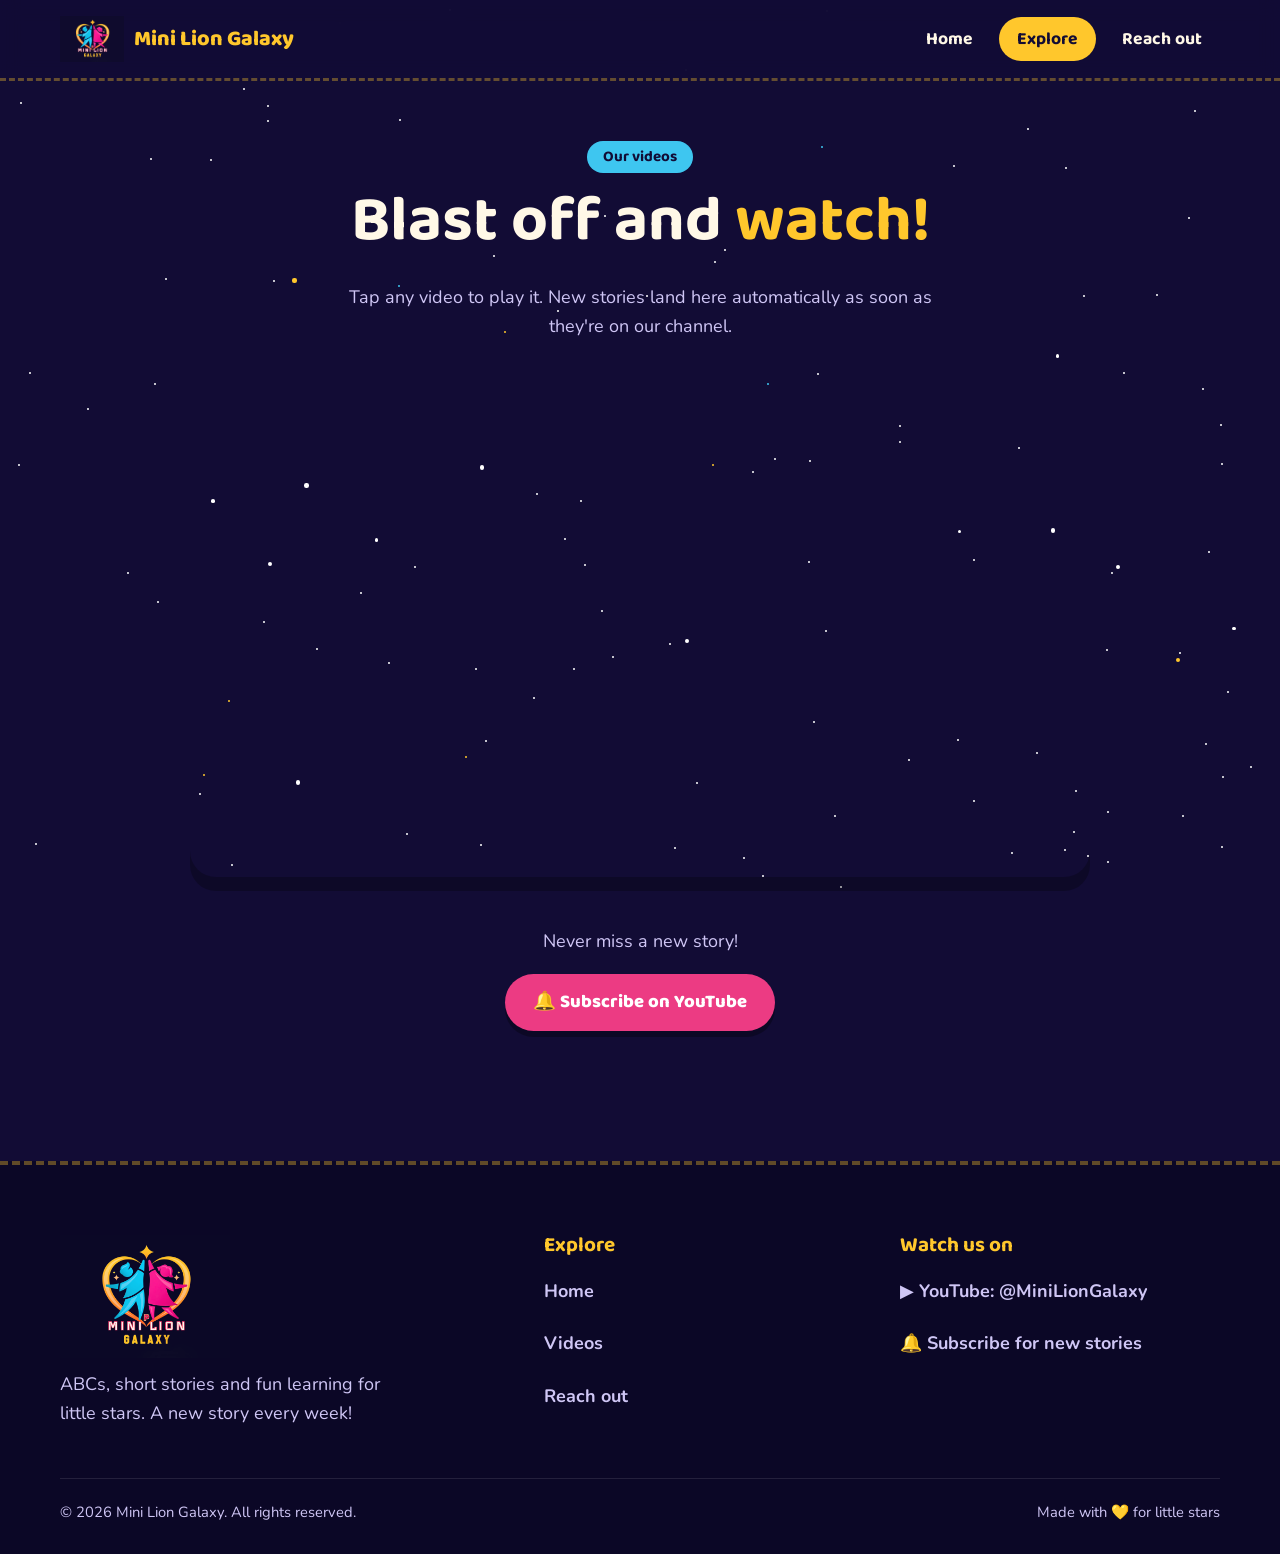
==== explore.html @ d430a6aa "Add Mini Lion Galaxy website Home, Explore and Reach out pages with a kid-friendly galaxy theme. Exp" ====
<!doctype html>
<html lang="en">
<head>
  <meta charset="utf-8">
  <meta name="viewport" content="width=device-width, initial-scale=1">
  <meta name="robots" content="noindex, nofollow">
  <title>Explore Videos | Mini Lion Galaxy</title>
  <meta name="description" content="Watch every Mini Lion Galaxy video: ABC stories, short stories, phonics songs and more.">
  <meta name="theme-color" content="#120c35">
  <link rel="icon" href="logo.jpg">
  <link rel="preconnect" href="https://fonts.googleapis.com">
  <link rel="preconnect" href="https://fonts.gstatic.com" crossorigin>
  <link href="https://fonts.googleapis.com/css2?family=Baloo+2:wght@600;700;800&family=Nunito:wght@400;700;800&display=swap" rel="stylesheet">
  <link rel="stylesheet" href="style.css?v=2">
</head>
<body>
  <a class="skip-link" href="#main">Skip to content</a>
  <div class="starfield" aria-hidden="true"></div>

  <header class="site-header">
    <div class="wrap header-inner">
      <a class="brand" href="./" aria-label="Mini Lion Galaxy home">
        <img class="logo-img" src="logo.jpg" alt="" width="64" height="46">
        <span>Mini Lion Galaxy</span>
      </a>
      <button class="menu-toggle" type="button" aria-expanded="false" aria-controls="main-nav" aria-label="Menu">☰</button>
      <nav class="main-nav" id="main-nav" aria-label="Main">
        <a href="./">Home</a>
        <a href="explore.html" aria-current="page">Explore</a>
        <a href="reach-out.html">Reach out</a>
      </nav>
    </div>
  </header>

  <main id="main">
    <section class="section" style="padding-top:60px">
      <div class="wrap">
        <div class="page-banner" style="padding-top:0">
          <span class="eyebrow">Our videos</span>
          <h1>Blast off and <span>watch!</span></h1>
          <p>Tap any video to play it. New stories land here automatically as soon as they're on our channel.</p>
        </div>

        <!-- Filled automatically from the YouTube channel (see videos.php) -->
        <div class="video-grid" id="video-grid" aria-live="polite"></div>
        <div class="video-status" id="video-status">
          <div class="loader" aria-hidden="true"><span></span><span></span><span></span></div>
          <p>Loading videos from the galaxy…</p>
        </div>

        <div class="channel-cta">
          <p>Never miss a new story!</p>
          <a class="btn btn-pink" href="https://www.youtube.com/@miniliongalaxy?sub_confirmation=1" target="_blank" rel="noopener">🔔 Subscribe on YouTube</a>
        </div>
      </div>
    </section>
  </main>

  <div class="player-modal" role="dialog" aria-modal="true" aria-label="Video player">
    <div class="player-box">
      <button class="player-close" type="button" aria-label="Close video">✕</button>
      <div class="player-frame"></div>
      <p class="player-title"></p>
    </div>
  </div>

  <footer class="site-footer">
    <div class="wrap">
      <div class="footer-grid">
        <div class="footer-brand">
          <img class="logo-img" src="logo.jpg" alt="Mini Lion Galaxy" width="170" height="123" loading="lazy" style="height:auto">
          <p>ABCs, short stories and fun learning for little stars. A new story every week!</p>
        </div>
        <div>
          <h3>Explore</h3>
          <ul class="footer-links">
            <li><a href="./">Home</a></li>
            <li><a href="explore.html">Videos</a></li>
            <li><a href="reach-out.html">Reach out</a></li>
          </ul>
        </div>
        <div>
          <h3>Watch us on</h3>
          <ul class="footer-links">
            <li><a href="https://www.youtube.com/@miniliongalaxy" target="_blank" rel="noopener">▶ YouTube: @MiniLionGalaxy</a></li>
            <li><a href="https://www.youtube.com/@miniliongalaxy?sub_confirmation=1" target="_blank" rel="noopener">🔔 Subscribe for new stories</a></li>
          </ul>
        </div>
      </div>
      <div class="footer-bottom">
        <span>© <span data-year>2026</span> Mini Lion Galaxy. All rights reserved.</span>
        <span>Made with 💛 for little stars</span>
      </div>
    </div>
  </footer>

  <script src="script.js"></script>
</body>
</html>
---- style.css ----
/* ==========================================================
   Mini Lion Galaxy — kid-friendly galaxy theme
   Colours are taken from the logo.
   ========================================================== */

:root {
  --space: #120c35;        /* deep space background */
  --space-2: #1d1452;      /* lighter section band */
  --space-3: #2a1d6e;      /* cards */
  --sky: #3ec6f0;          /* boy figure blue */
  --pink: #ec3b83;         /* girl figure pink */
  --sun: #ffc72c;          /* star yellow */
  --orange: #ff9a2e;       /* heart orange */
  --mint: #4fe0b0;
  --cream: #fff8e7;
  --text: #fff8e7;
  --muted: #cfc6f5;
  --radius: 26px;
  --shadow: 0 14px 0 rgba(0, 0, 0, 0.25);
  --font-fun: "Baloo 2", "Comic Sans MS", system-ui, sans-serif;
  --font-body: "Nunito", system-ui, -apple-system, "Segoe UI", sans-serif;
}

*, *::before, *::after { box-sizing: border-box; }

html { scroll-behavior: smooth; }

body {
  margin: 0;
  font-family: var(--font-body);
  font-size: 18px;
  line-height: 1.6;
  color: var(--text);
  background: var(--space);
  overflow-x: hidden;
}

img { max-width: 100%; height: auto; display: block; }

a { color: inherit; }

h1, h2, h3 {
  font-family: var(--font-fun);
  line-height: 1.1;
  margin: 0 0 0.4em;
}

.wrap { width: min(1160px, 100% - 32px); margin-inline: auto; }

.skip-link {
  position: absolute; left: -999px; top: 8px;
  background: var(--sun); color: var(--space); padding: 8px 14px; border-radius: 12px; z-index: 100;
}
.skip-link:focus { left: 8px; }

/* The logo has a black background: "screen" blending lets it melt into the night sky. */
.logo-img { mix-blend-mode: screen; }

/* ---------- Starfield (filled by script.js) ---------- */
.starfield { position: fixed; inset: 0; z-index: -1; pointer-events: none; overflow: hidden; }
.starfield .star {
  position: absolute; border-radius: 50%; background: #fff;
  animation: twinkle 3.5s ease-in-out infinite;
}
@keyframes twinkle { 0%, 100% { opacity: 0.15; transform: scale(0.8); } 50% { opacity: 1; transform: scale(1.2); } }

/* ---------- Header ---------- */
.site-header {
  position: sticky; top: 0; z-index: 50;
  background: rgba(18, 12, 53, 0.85);
  backdrop-filter: blur(10px);
  -webkit-backdrop-filter: blur(10px);
  border-bottom: 3px dashed rgba(255, 199, 44, 0.35);
}
.header-inner { display: flex; align-items: center; justify-content: space-between; gap: 16px; min-height: 78px; }

.brand { display: flex; align-items: center; gap: 10px; text-decoration: none; }
.brand img { width: 64px; height: 46px; object-fit: cover; }
.brand span { font-family: var(--font-fun); font-weight: 800; font-size: 1.35rem; color: var(--sun); white-space: nowrap; }

.main-nav { display: flex; gap: 8px; }
.main-nav a {
  font-family: var(--font-fun); font-weight: 700; font-size: 1.1rem;
  text-decoration: none; padding: 8px 18px; border-radius: 999px;
  transition: background 0.2s, transform 0.2s;
}
.main-nav a:hover { background: rgba(255, 255, 255, 0.1); transform: translateY(-2px); }
.main-nav a[aria-current="page"] { background: var(--sun); color: var(--space); }

.menu-toggle {
  display: none; background: var(--sun); color: var(--space); border: 0;
  width: 48px; height: 48px; border-radius: 16px; font-size: 1.5rem; cursor: pointer;
}

@media (max-width: 760px) {
  .menu-toggle { display: grid; place-items: center; }
  .brand span { font-size: 1.15rem; }
  .main-nav {
    position: absolute; top: 100%; left: 16px; right: 16px;
    flex-direction: column; padding: 12px;
    background: var(--space-3); border-radius: var(--radius); box-shadow: var(--shadow);
    display: none;
  }
  .main-nav.open { display: flex; }
  .main-nav a { padding: 12px 18px; }
}

/* ---------- Buttons ---------- */
.btn {
  display: inline-flex; align-items: center; justify-content: center; gap: 10px;
  font-family: var(--font-fun); font-weight: 800; font-size: 1.15rem;
  text-decoration: none; border: 0; cursor: pointer;
  padding: 14px 28px; border-radius: 999px;
  box-shadow: 0 6px 0 rgba(0, 0, 0, 0.3);
  transition: transform 0.15s, box-shadow 0.15s;
}
.btn:hover { transform: translateY(-3px); box-shadow: 0 9px 0 rgba(0, 0, 0, 0.3); }
.btn:active { transform: translateY(3px); box-shadow: 0 3px 0 rgba(0, 0, 0, 0.3); }
.btn-sun { background: var(--sun); color: var(--space); }
.btn-pink { background: var(--pink); color: #fff; }
.btn-sky { background: var(--sky); color: var(--space); }
.btn-outline { background: transparent; color: var(--text); box-shadow: inset 0 0 0 3px var(--text); }
.btn-outline:hover { box-shadow: inset 0 0 0 3px var(--sun); color: var(--sun); }

/* ---------- Sections ---------- */
.section { padding: 90px 0; position: relative; }
.section-alt { background: var(--space-2); }
.section-alt::before, .section-alt::after {
  content: ""; position: absolute; left: 0; right: 0; height: 40px;
  background: var(--space-2);
  -webkit-mask: radial-gradient(30px 22px at 30px 100%, #000 98%, transparent) 0 0 / 60px 40px repeat-x;
          mask: radial-gradient(30px 22px at 30px 100%, #000 98%, transparent) 0 0 / 60px 40px repeat-x;
}
.section-alt::before { top: -39px; }
.section-alt::after { bottom: -39px; transform: scaleY(-1); }

.section-head { text-align: center; max-width: 680px; margin: 0 auto 48px; }
.section-head h2 { font-size: clamp(2rem, 5vw, 3.1rem); }
.section-head p { color: var(--muted); margin: 0; }
.eyebrow {
  display: inline-block; font-family: var(--font-fun); font-weight: 700;
  color: var(--space); background: var(--sky); padding: 4px 16px; border-radius: 999px;
  margin-bottom: 14px; font-size: 0.95rem;
}

/* ---------- Hero ---------- */
.hero { padding: 60px 0 100px; position: relative; overflow: hidden; }
.hero-grid { display: grid; grid-template-columns: 1.05fr 1fr; gap: 40px; align-items: center; }
.hero h1 { font-size: clamp(2.6rem, 6.5vw, 4.6rem); }
.hero h1 .c-sky { color: var(--sky); }
.hero h1 .c-pink { color: var(--pink); }
.hero h1 .c-sun { color: var(--sun); }
.hero-lead { font-size: 1.2rem; color: var(--muted); max-width: 520px; margin: 0 0 30px; }
.hero-actions { display: flex; flex-wrap: wrap; gap: 14px; }
.hero-tags { display: flex; flex-wrap: wrap; gap: 10px; margin-top: 30px; padding: 0; list-style: none; }
.hero-tags li {
  font-weight: 800; font-size: 0.95rem; padding: 6px 14px; border-radius: 999px;
  background: rgba(255, 255, 255, 0.08); border: 2px solid rgba(255, 255, 255, 0.15);
}

.hero-art { position: relative; display: grid; place-items: center; }
.hero-art .logo-img { width: 100%; max-width: 520px; height: auto; aspect-ratio: 1280 / 924; object-fit: contain; animation: bob 5s ease-in-out infinite; }
.hero-art::before {
  content: ""; position: absolute; width: 78%; aspect-ratio: 1; border-radius: 50%;
  background: radial-gradient(circle, rgba(236, 59, 131, 0.35), rgba(62, 198, 240, 0.15) 55%, transparent 70%);
  filter: blur(10px);
}
@keyframes bob { 0%, 100% { transform: translateY(0) rotate(-1deg); } 50% { transform: translateY(-14px) rotate(1deg); } }

.planet { position: absolute; border-radius: 50%; pointer-events: none; }
.planet-1 {
  width: 120px; height: 120px; top: 30px; right: -40px;
  background: radial-gradient(circle at 35% 35%, #ffd96b, var(--orange));
  box-shadow: inset -14px -10px 0 rgba(0, 0, 0, 0.15);
  animation: float 9s ease-in-out infinite;
}
.planet-1::after {
  content: ""; position: absolute; left: -30%; top: 42%; width: 160%; height: 18%;
  border-radius: 50%; border: 6px solid rgba(255, 255, 255, 0.55); transform: rotate(-18deg);
}
.planet-2 {
  width: 60px; height: 60px; bottom: 50px; left: 3%;
  background: radial-gradient(circle at 35% 35%, #9ef0ff, var(--sky));
  box-shadow: inset -8px -6px 0 rgba(0, 0, 0, 0.15);
  animation: float 7s ease-in-out infinite reverse;
}
.planet-3 {
  width: 34px; height: 34px; top: 45%; left: 46%;
  background: radial-gradient(circle at 35% 35%, #ffb0d0, var(--pink));
  animation: float 6s ease-in-out infinite;
}
@keyframes float { 0%, 100% { transform: translate(0, 0); } 50% { transform: translate(-10px, 16px); } }

@media (max-width: 860px) {
  .hero { padding-top: 30px; text-align: center; }
  .hero-grid { grid-template-columns: 1fr; }
  .hero-art { order: -1; }
  .hero-art .logo-img { max-width: 360px; }
  .hero-lead { margin-inline: auto; }
  .hero-actions, .hero-tags { justify-content: center; }
  .planet-1 { width: 80px; height: 80px; right: -20px; }
}

/* ---------- Explore collection ---------- */
.collection-grid { display: grid; grid-template-columns: repeat(auto-fit, minmax(200px, 1fr)); gap: 22px; }
.collection-card {
  --c: var(--sky);
  position: relative; text-decoration: none;
  background: var(--space-3); border-radius: var(--radius);
  padding: 28px 22px 26px; text-align: center;
  border: 4px solid var(--c); box-shadow: var(--shadow);
  transition: transform 0.25s cubic-bezier(.34, 1.56, .64, 1);
}
.collection-card:hover { transform: translateY(-8px) rotate(-1.5deg); }
.collection-card:nth-child(even):hover { transform: translateY(-8px) rotate(1.5deg); }
.collection-card .icon {
  width: 84px; height: 84px; margin: 0 auto 16px; border-radius: 50%;
  display: grid; place-items: center; font-size: 2.6rem; background: var(--c);
}
.collection-card h3 { font-size: 1.45rem; color: var(--c); }
.collection-card p { margin: 0; font-size: 0.98rem; color: var(--muted); }
.c-sky { --c: var(--sky); }
.c-pink { --c: var(--pink); }
.c-sun { --c: var(--sun); }
.c-orange { --c: var(--orange); }
.c-mint { --c: var(--mint); }
.center-cta { text-align: center; margin-top: 48px; }

/* ---------- Why Mini Lion Galaxy ---------- */
.why-grid { display: grid; grid-template-columns: repeat(auto-fit, minmax(240px, 1fr)); gap: 22px; }
.why-card {
  background: var(--cream); color: var(--space);
  border-radius: var(--radius); padding: 30px 26px; box-shadow: var(--shadow);
}
.why-card .badge {
  width: 62px; height: 62px; border-radius: 20px; display: grid; place-items: center;
  font-size: 2rem; margin-bottom: 16px; transform: rotate(-6deg);
}
.why-card h3 { font-size: 1.4rem; }
.why-card p { margin: 0; font-size: 1rem; color: #4a3f7a; }

.parent-note {
  margin-top: 40px; display: flex; gap: 20px; align-items: center;
  background: linear-gradient(120deg, var(--pink), var(--orange));
  border-radius: var(--radius); padding: 26px 30px; box-shadow: var(--shadow);
}
.parent-note .emoji { font-size: 2.6rem; flex: none; }
.parent-note p { margin: 0; font-weight: 700; }
@media (max-width: 600px) { .parent-note { flex-direction: column; text-align: center; } }

/* ---------- Page banner (inner pages) ---------- */
.page-banner { padding: 60px 0 30px; text-align: center; }
.page-banner h1 { font-size: clamp(2.4rem, 6vw, 4rem); }
.page-banner h1 span { color: var(--sun); }
.page-banner p { color: var(--muted); max-width: 620px; margin: 0 auto; }

/* ---------- Videos ---------- */
.video-grid { display: grid; grid-template-columns: repeat(auto-fill, minmax(290px, 1fr)); gap: 26px; }
.video-card {
  background: var(--space-3); border-radius: var(--radius); overflow: hidden;
  box-shadow: var(--shadow); border: 4px solid transparent;
  transition: transform 0.25s cubic-bezier(.34, 1.56, .64, 1), border-color 0.2s;
}
.video-card:hover { transform: translateY(-6px); border-color: var(--sun); }
.video-card button {
  all: unset; display: block; width: 100%; cursor: pointer;
}
.video-card button:focus-visible { outline: 4px solid var(--sky); outline-offset: -4px; }
.video-thumb { position: relative; aspect-ratio: 16 / 9; background: #000; }
.video-thumb img { width: 100%; height: 100%; object-fit: cover; }
.play-badge {
  position: absolute; inset: 0; margin: auto; width: 70px; height: 70px; border-radius: 50%;
  background: var(--pink); display: grid; place-items: center;
  box-shadow: 0 0 0 8px rgba(236, 59, 131, 0.35);
  transition: transform 0.2s;
}
.play-badge::after {
  content: ""; margin-left: 6px;
  border-left: 22px solid #fff; border-top: 14px solid transparent; border-bottom: 14px solid transparent;
}
.video-card:hover .play-badge { transform: scale(1.12); }
.new-badge {
  position: absolute; top: 12px; left: 12px; background: var(--sun); color: var(--space);
  font-family: var(--font-fun); font-weight: 800; padding: 2px 12px; border-radius: 999px; font-size: 0.9rem;
}
.video-info { padding: 18px 20px 22px; }
.video-info h3 { font-size: 1.2rem; margin: 0 0 6px; }
.video-info .meta { font-size: 0.9rem; color: var(--muted); }

.video-status { text-align: center; padding: 50px 20px; color: var(--muted); }
.loader { display: inline-flex; gap: 10px; margin-bottom: 14px; }
.loader span { width: 16px; height: 16px; border-radius: 50%; animation: hop 0.9s ease-in-out infinite; }
.loader span:nth-child(1) { background: var(--sky); }
.loader span:nth-child(2) { background: var(--pink); animation-delay: 0.15s; }
.loader span:nth-child(3) { background: var(--sun); animation-delay: 0.3s; }
@keyframes hop { 0%, 100% { transform: translateY(0); } 50% { transform: translateY(-14px); } }

.playlist-embed { aspect-ratio: 16 / 9; width: 100%; max-width: 900px; margin: 0 auto; border-radius: var(--radius); overflow: hidden; box-shadow: var(--shadow); }
.playlist-embed iframe { width: 100%; height: 100%; border: 0; }

.channel-cta { text-align: center; margin-top: 50px; }
.channel-cta p { color: var(--muted); }

/* ---------- Video player popup ---------- */
.player-modal {
  position: fixed; inset: 0; z-index: 200; display: none;
  background: rgba(8, 5, 25, 0.9); padding: 16px;
  align-items: center; justify-content: center;
}
.player-modal.open { display: flex; }
.player-box { width: min(1000px, 100%); position: relative; }
.player-frame { aspect-ratio: 16 / 9; background: #000; border-radius: 20px; overflow: hidden; border: 5px solid var(--sun); }
.player-frame iframe { width: 100%; height: 100%; border: 0; }
.player-close {
  position: absolute; top: -18px; right: -10px; width: 52px; height: 52px; border-radius: 50%;
  border: 0; background: var(--pink); color: #fff; font-size: 1.6rem; cursor: pointer;
  box-shadow: 0 4px 0 rgba(0, 0, 0, 0.3);
}
.player-title { font-family: var(--font-fun); font-size: 1.3rem; margin-top: 14px; text-align: center; }

/* ---------- Reach out ---------- */
.reach-grid { display: grid; grid-template-columns: 1fr 1.2fr; gap: 30px; align-items: start; }
@media (max-width: 860px) { .reach-grid { grid-template-columns: 1fr; } }
.contact-cards { display: grid; gap: 18px; }
.contact-card {
  display: flex; gap: 18px; align-items: center; text-decoration: none;
  background: var(--space-3); border-radius: var(--radius); padding: 20px 22px;
  border: 4px solid var(--c, var(--sky)); box-shadow: var(--shadow);
  transition: transform 0.2s;
}
a.contact-card:hover { transform: translateX(6px); }
.contact-card .icon {
  flex: none; width: 60px; height: 60px; border-radius: 18px; display: grid; place-items: center;
  font-size: 1.8rem; background: var(--c, var(--sky));
}
.contact-card h3 { font-size: 1.25rem; margin: 0; }
.contact-card p { margin: 0; color: var(--muted); font-size: 0.98rem; }

.form-card { background: var(--cream); color: var(--space); border-radius: var(--radius); padding: 32px; box-shadow: var(--shadow); }
.form-card h2 { font-size: 2rem; }
.form-card > p { margin-top: 0; color: #4a3f7a; }
.field { margin-bottom: 18px; }
.field label { display: block; font-weight: 800; margin-bottom: 6px; }
.field input, .field select, .field textarea {
  width: 100%; font: inherit; color: var(--space);
  padding: 13px 16px; border-radius: 16px; border: 3px solid #ddd3ff; background: #fff;
}
.field input:focus, .field select:focus, .field textarea:focus { outline: none; border-color: var(--sky); }
.field textarea { min-height: 130px; resize: vertical; }
.form-row { display: grid; grid-template-columns: 1fr 1fr; gap: 16px; }
@media (max-width: 560px) { .form-row { grid-template-columns: 1fr; } .form-card { padding: 24px 18px; } }
.form-note { font-size: 0.9rem; color: #6a5f9a; margin: 12px 0 0; }

/* ---------- Footer ---------- */
.site-footer { background: #0b0726; padding: 70px 0 30px; margin-top: 40px; border-top: 4px dashed rgba(255, 199, 44, 0.35); }
.footer-grid { display: grid; grid-template-columns: 1.4fr 1fr 1fr; gap: 36px; }
.footer-brand img { width: 170px; height: auto; margin-bottom: 12px; }
.footer-brand p { color: var(--muted); margin: 0; max-width: 340px; }
.site-footer h3 { font-size: 1.3rem; color: var(--sun); }
.footer-links { list-style: none; padding: 0; margin: 0; display: grid; gap: 4px; }
.footer-links a { display: inline-block; padding: 10px 0; min-height: 44px; text-decoration: none; color: var(--muted); font-weight: 700; }
.footer-links a:hover { color: var(--sky); }
.footer-bottom {
  margin-top: 50px; padding-top: 22px; border-top: 1px solid rgba(255, 255, 255, 0.1);
  display: flex; flex-wrap: wrap; justify-content: space-between; gap: 10px;
  font-size: 0.92rem; color: var(--muted);
}
@media (max-width: 760px) {
  .footer-grid { grid-template-columns: 1fr; text-align: center; }
  .footer-brand img, .footer-brand p { margin-inline: auto; }
  .footer-bottom { justify-content: center; text-align: center; }
}

/* ---------- Pop-in animation ---------- */
.reveal { opacity: 0; transform: translateY(30px) scale(0.97); transition: opacity 0.6s, transform 0.6s cubic-bezier(.34, 1.56, .64, 1); }
.reveal.shown { opacity: 1; transform: none; }

@media (prefers-reduced-motion: reduce) {
  *, *::before, *::after { animation: none !important; transition: none !important; }
  .reveal { opacity: 1; transform: none; }
}
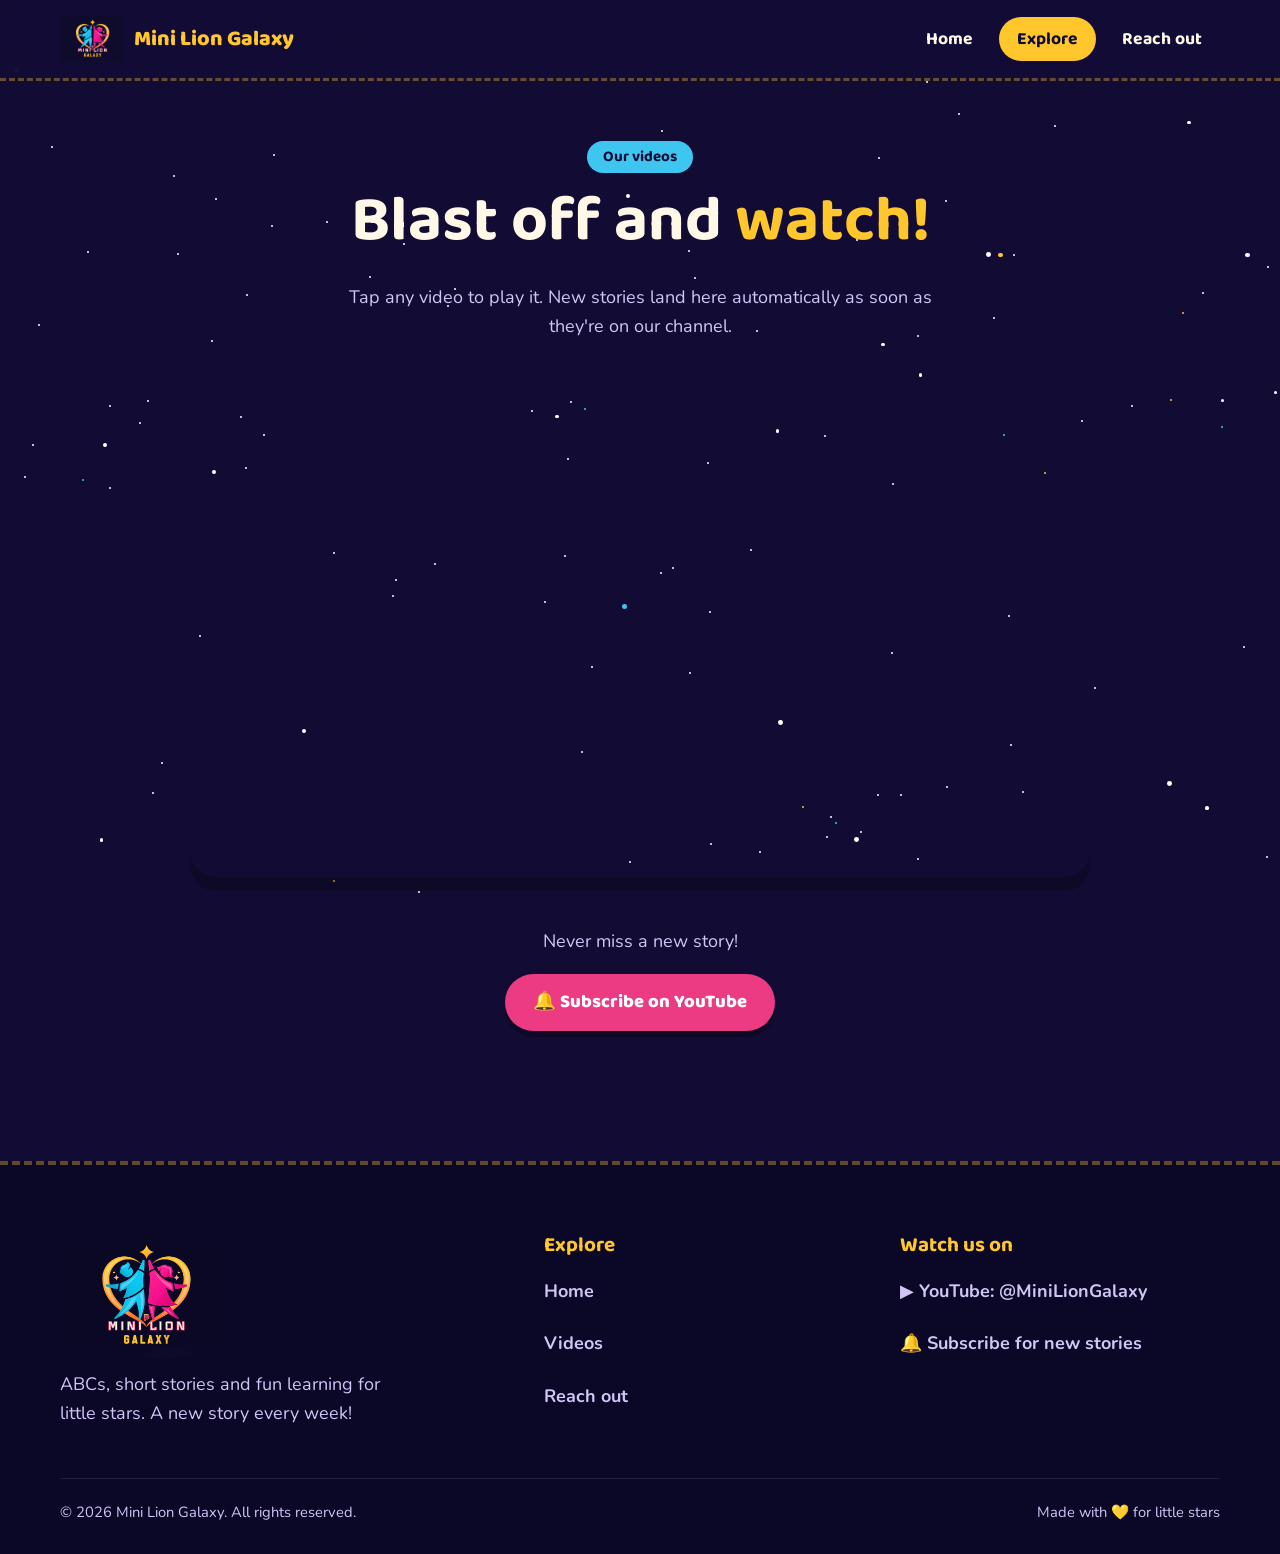
==== commit 42665150: "Fix heading order, add robots.txt and a not-found page - Video titles, contact cards and footer head" ====
--- a/explore.html
+++ b/explore.html
@@ -11,7 +11,7 @@
   <link rel="preconnect" href="https://fonts.googleapis.com">
   <link rel="preconnect" href="https://fonts.gstatic.com" crossorigin>
   <link href="https://fonts.googleapis.com/css2?family=Baloo+2:wght@600;700;800&family=Nunito:wght@400;700;800&display=swap" rel="stylesheet">
-  <link rel="stylesheet" href="style.css?v=2">
+  <link rel="stylesheet" href="style.css?v=3">
 </head>
 <body>
   <a class="skip-link" href="#main">Skip to content</a>
@@ -72,7 +72,7 @@
           <p>ABCs, short stories and fun learning for little stars. A new story every week!</p>
         </div>
         <div>
-          <h3>Explore</h3>
+          <h2>Explore</h2>
           <ul class="footer-links">
             <li><a href="./">Home</a></li>
             <li><a href="explore.html">Videos</a></li>
@@ -80,7 +80,7 @@
           </ul>
         </div>
         <div>
-          <h3>Watch us on</h3>
+          <h2>Watch us on</h2>
           <ul class="footer-links">
             <li><a href="https://www.youtube.com/@miniliongalaxy" target="_blank" rel="noopener">▶ YouTube: @MiniLionGalaxy</a></li>
             <li><a href="https://www.youtube.com/@miniliongalaxy?sub_confirmation=1" target="_blank" rel="noopener">🔔 Subscribe for new stories</a></li>
@@ -94,6 +94,6 @@
     </div>
   </footer>
 
-  <script src="script.js"></script>
+  <script src="script.js?v=3"></script>
 </body>
 </html>
--- a/style.css
+++ b/style.css
@@ -284,7 +284,7 @@
   font-family: var(--font-fun); font-weight: 800; padding: 2px 12px; border-radius: 999px; font-size: 0.9rem;
 }
 .video-info { padding: 18px 20px 22px; }
-.video-info h3 { font-size: 1.2rem; margin: 0 0 6px; }
+.video-info h2 { font-size: 1.2rem; margin: 0 0 6px; }
 .video-info .meta { font-size: 0.9rem; color: var(--muted); }
 
 .video-status { text-align: center; padding: 50px 20px; color: var(--muted); }
@@ -333,7 +333,7 @@
   flex: none; width: 60px; height: 60px; border-radius: 18px; display: grid; place-items: center;
   font-size: 1.8rem; background: var(--c, var(--sky));
 }
-.contact-card h3 { font-size: 1.25rem; margin: 0; }
+.contact-card h2 { font-size: 1.25rem; margin: 0; }
 .contact-card p { margin: 0; color: var(--muted); font-size: 0.98rem; }
 
 .form-card { background: var(--cream); color: var(--space); border-radius: var(--radius); padding: 32px; box-shadow: var(--shadow); }
@@ -356,7 +356,7 @@
 .footer-grid { display: grid; grid-template-columns: 1.4fr 1fr 1fr; gap: 36px; }
 .footer-brand img { width: 170px; height: auto; margin-bottom: 12px; }
 .footer-brand p { color: var(--muted); margin: 0; max-width: 340px; }
-.site-footer h3 { font-size: 1.3rem; color: var(--sun); }
+.site-footer h2 { font-size: 1.3rem; color: var(--sun); }
 .footer-links { list-style: none; padding: 0; margin: 0; display: grid; gap: 4px; }
 .footer-links a { display: inline-block; padding: 10px 0; min-height: 44px; text-decoration: none; color: var(--muted); font-weight: 700; }
 .footer-links a:hover { color: var(--sky); }
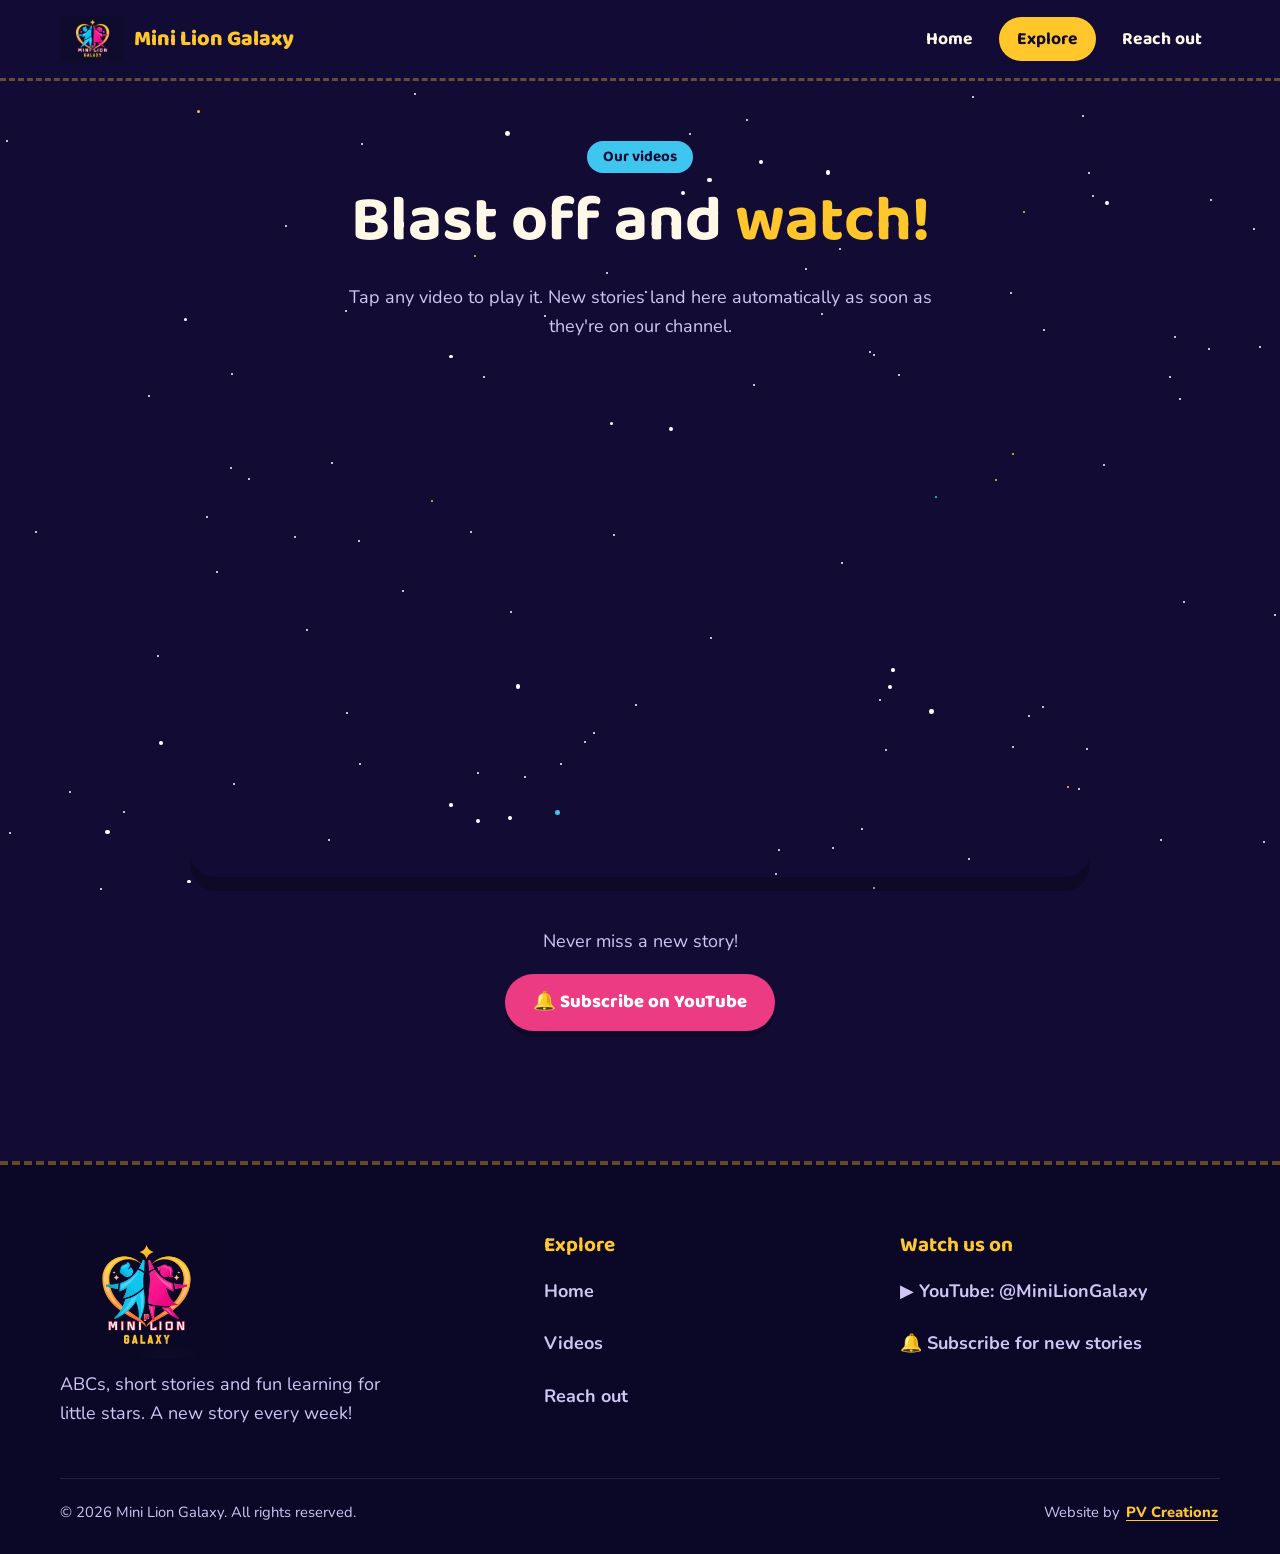
==== commit 24805cea: "Credit PV Creationz in the footer Replace the "Made with love" footer line with a "Website by PV Cre" ====
--- a/explore.html
+++ b/explore.html
@@ -11,7 +11,7 @@
   <link rel="preconnect" href="https://fonts.googleapis.com">
   <link rel="preconnect" href="https://fonts.gstatic.com" crossorigin>
   <link href="https://fonts.googleapis.com/css2?family=Baloo+2:wght@600;700;800&family=Nunito:wght@400;700;800&display=swap" rel="stylesheet">
-  <link rel="stylesheet" href="style.css?v=3">
+  <link rel="stylesheet" href="style.css?v=4">
 </head>
 <body>
   <a class="skip-link" href="#main">Skip to content</a>
@@ -89,7 +89,7 @@
       </div>
       <div class="footer-bottom">
         <span>© <span data-year>2026</span> Mini Lion Galaxy. All rights reserved.</span>
-        <span>Made with 💛 for little stars</span>
+        <span>Website by <a href="https://pvcreationz.online/" target="_blank" rel="noopener">PV Creationz</a></span>
       </div>
     </div>
   </footer>
--- a/style.css
+++ b/style.css
@@ -365,6 +365,12 @@
   display: flex; flex-wrap: wrap; justify-content: space-between; gap: 10px;
   font-size: 0.92rem; color: var(--muted);
 }
+.footer-bottom a {
+  color: var(--sun); font-weight: 800;
+  text-decoration: underline; text-underline-offset: 3px;
+  display: inline-block; padding: 10px 2px; margin: -10px 0;
+}
+.footer-bottom a:hover { color: var(--sky); }
 @media (max-width: 760px) {
   .footer-grid { grid-template-columns: 1fr; text-align: center; }
   .footer-brand img, .footer-brand p { margin-inline: auto; }
